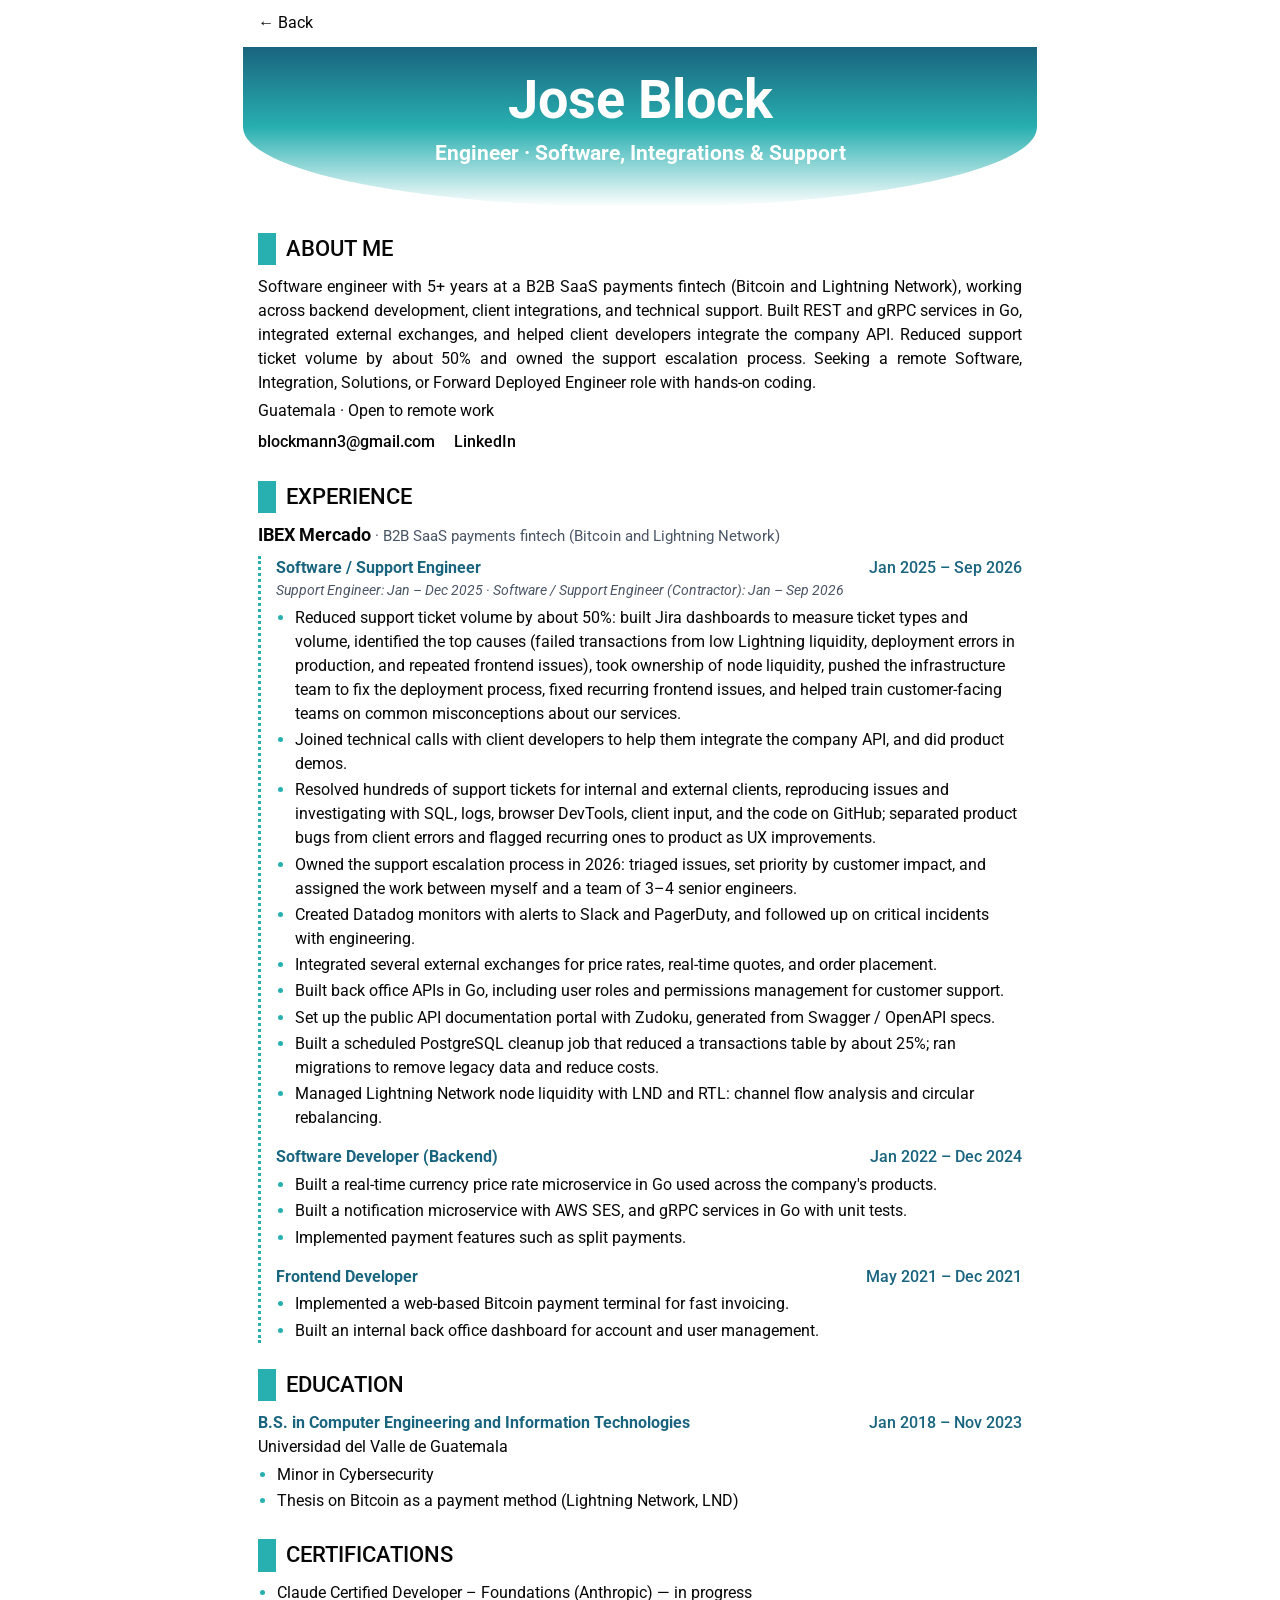
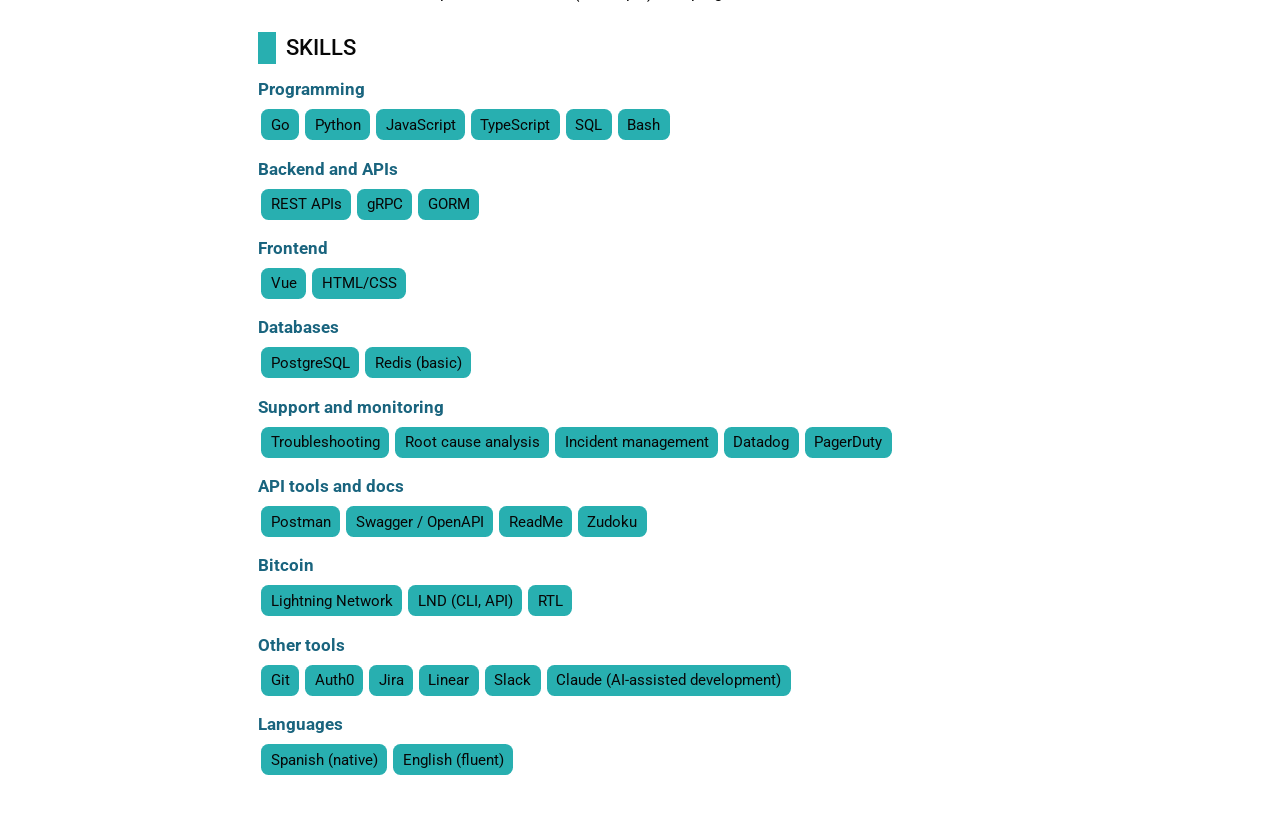
==== cv.html @ 3d647cd6 "personal-landing-page" ====
<!DOCTYPE html>
<html lang="en">
<head>
    <meta charset="utf-8">
    <meta name="viewport" content="width=device-width, initial-scale=1">
    <title>Jose Block – CV</title>
    <meta name="description" content="Software engineer with 5+ years at a B2B SaaS payments fintech (Bitcoin and Lightning Network), working across backend development, client integrations, and technical support.">
    <link rel="preconnect" href="https://fonts.googleapis.com">
    <link rel="preconnect" href="https://fonts.gstatic.com" crossorigin>
    <link href="https://fonts.googleapis.com/css2?family=Roboto:ital,wght@0,400;0,500;0,700;1,400&display=swap" rel="stylesheet">
    <style>
        :root {
            --dark: #19647E;
            --accent: #28AFB0;
            --text: #070707;
            --muted: #4a5566;
            --bg: #FFFFFF;
        }

        * { box-sizing: border-box; }

        html, body {
            margin: 0;
            background: var(--bg);
            color: var(--text);
            font-family: "Roboto", sans-serif;
            line-height: 1.5;
        }

        body {
            max-width: 21cm;
            margin: 0 auto;
        }

        a { color: var(--text); text-decoration: none; }
        a:hover, a:focus-visible { color: var(--accent); text-decoration: underline; }

        .persona {
            background-image: linear-gradient(var(--dark), var(--accent), var(--bg));
            border-bottom-left-radius: 50%;
            border-bottom-right-radius: 50%;
            padding: 0.6cm 0.4cm 1cm;
            text-align: center;
        }

        .persona h1 {
            margin: 0;
            color: #FFFFFF;
            font-size: clamp(2rem, 8vw, 3.4rem);
            font-weight: 700;
            line-height: 1.15;
        }

        .persona .profesion {
            color: #FFFFFF;
            font-size: clamp(1rem, 3.5vw, 1.3rem);
            font-weight: 700;
            margin-top: 0.15cm;
        }

        main { padding: 0 0.4cm 0.8cm; }

        .section-title {
            font-size: 1.35rem;
            font-weight: 500;
            border-left: 0.5cm solid var(--accent);
            padding-left: 0.25cm;
            margin: 0.7cm 0 0.25cm;
            text-transform: uppercase;
        }

        h3 { color: var(--dark); margin: 0.35cm 0 0.1cm; font-size: 1.05rem; }

        .paragraph { text-align: justify; margin: 0.1cm 0; }

        .links {
            display: flex;
            flex-wrap: wrap;
            gap: 0.15cm 0.5cm;
            margin-top: 0.2cm;
        }

        .links a { font-weight: 500; }

        .company { font-weight: 700; font-size: 1.1rem; margin-top: 0.2cm; }
        .company span { font-weight: 400; color: var(--muted); font-size: 0.95rem; }

        .timeline {
            border-left: 0.1cm dotted var(--accent);
            padding-left: 0.4cm;
            margin-top: 0.2cm;
        }

        .role { margin-bottom: 0.4cm; }

        .role-head {
            display: flex;
            flex-wrap: wrap;
            justify-content: space-between;
            gap: 0 0.4cm;
            align-items: baseline;
        }

        .role-title { color: var(--dark); font-weight: 700; }
        .dates { color: var(--dark); font-weight: 500; white-space: nowrap; }
        .role-note { color: var(--muted); font-style: italic; font-size: 0.9rem; }

        ul { margin: 0.1cm 0 0; padding-left: 0.5cm; }
        li { margin: 0.06cm 0; }
        li::marker { color: var(--accent); }

        .skill-group { margin-bottom: 0.15cm; }

        .list-technologies { display: flex; flex-wrap: wrap; }

        .item {
            background-color: var(--accent);
            border-radius: 0.2cm;
            color: var(--text);
            padding: 0.12cm 0.25cm;
            margin: 0.08cm;
            display: inline-block;
            font-size: 0.92rem;
        }

        @media (max-width: 600px) {
            .paragraph { text-align: left; }
            .persona { padding: 0.5cm 0.3cm 0.9cm; }
        }

        .back { padding: 0.3cm 0.4cm; }

        @media print {
            .no-print { display: none; }
            .persona, .item { -webkit-print-color-adjust: exact; print-color-adjust: exact; }
            .role { break-inside: avoid; }
        }
    </style>
</head>
<body>
    <nav class="back no-print"><a href="index.html">← Back</a></nav>
    <header class="persona">
        <h1>Jose Block</h1>
        <div class="profesion">Engineer · Software, Integrations &amp; Support</div>
    </header>

    <main>
        <section>
            <h2 class="section-title">About me</h2>
            <p class="paragraph">
                Software engineer with 5+ years at a B2B SaaS payments fintech (Bitcoin and Lightning
                Network), working across backend development, client integrations, and technical
                support. Built REST and gRPC services in Go, integrated external exchanges, and helped
                client developers integrate the company API. Reduced support ticket volume by about
                50% and owned the support escalation process. Seeking a remote Software, Integration,
                Solutions, or Forward Deployed Engineer role with hands-on coding.
            </p>
            <p class="paragraph">Guatemala · Open to remote work</p>
            <nav class="links" aria-label="Contact">
                <a href="mailto:blockmann3@gmail.com">blockmann3@gmail.com</a>
                <a href="https://www.linkedin.com/in/jose-gabriel-block-staackmann-138050153/" rel="noopener">LinkedIn</a>
            </nav>
        </section>

        <section>
            <h2 class="section-title">Experience</h2>
            <div class="company">IBEX Mercado <span>· B2B SaaS payments fintech (Bitcoin and Lightning Network)</span></div>
            <div class="timeline">
                <article class="role">
                    <div class="role-head">
                        <span class="role-title">Software / Support Engineer</span>
                        <span class="dates">Jan 2025 – Sep 2026</span>
                    </div>
                    <div class="role-note">Support Engineer: Jan – Dec 2025 · Software / Support Engineer (Contractor): Jan – Sep 2026</div>
                    <ul>
                        <li>Reduced support ticket volume by about 50%: built Jira dashboards to measure ticket types and volume, identified the top causes (failed transactions from low Lightning liquidity, deployment errors in production, and repeated frontend issues), took ownership of node liquidity, pushed the infrastructure team to fix the deployment process, fixed recurring frontend issues, and helped train customer-facing teams on common misconceptions about our services.</li>
                        <li>Joined technical calls with client developers to help them integrate the company API, and did product demos.</li>
                        <li>Resolved hundreds of support tickets for internal and external clients, reproducing issues and investigating with SQL, logs, browser DevTools, client input, and the code on GitHub; separated product bugs from client errors and flagged recurring ones to product as UX improvements.</li>
                        <li>Owned the support escalation process in 2026: triaged issues, set priority by customer impact, and assigned the work between myself and a team of 3–4 senior engineers.</li>
                        <li>Created Datadog monitors with alerts to Slack and PagerDuty, and followed up on critical incidents with engineering.</li>
                        <li>Integrated several external exchanges for price rates, real-time quotes, and order placement.</li>
                        <li>Built back office APIs in Go, including user roles and permissions management for customer support.</li>
                        <li>Set up the public API documentation portal with Zudoku, generated from Swagger / OpenAPI specs.</li>
                        <li>Built a scheduled PostgreSQL cleanup job that reduced a transactions table by about 25%; ran migrations to remove legacy data and reduce costs.</li>
                        <li>Managed Lightning Network node liquidity with LND and RTL: channel flow analysis and circular rebalancing.</li>
                    </ul>
                </article>

                <article class="role">
                    <div class="role-head">
                        <span class="role-title">Software Developer (Backend)</span>
                        <span class="dates">Jan 2022 – Dec 2024</span>
                    </div>
                    <ul>
                        <li>Built a real-time currency price rate microservice in Go used across the company's products.</li>
                        <li>Built a notification microservice with AWS SES, and gRPC services in Go with unit tests.</li>
                        <li>Implemented payment features such as split payments.</li>
                    </ul>
                </article>

                <article class="role">
                    <div class="role-head">
                        <span class="role-title">Frontend Developer</span>
                        <span class="dates">May 2021 – Dec 2021</span>
                    </div>
                    <ul>
                        <li>Implemented a web-based Bitcoin payment terminal for fast invoicing.</li>
                        <li>Built an internal back office dashboard for account and user management.</li>
                    </ul>
                </article>
            </div>
        </section>

        <section>
            <h2 class="section-title">Education</h2>
            <div class="role-head">
                <span class="role-title">B.S. in Computer Engineering and Information Technologies</span>
                <span class="dates">Jan 2018 – Nov 2023</span>
            </div>
            <div>Universidad del Valle de Guatemala</div>
            <ul>
                <li>Minor in Cybersecurity</li>
                <li>Thesis on Bitcoin as a payment method (Lightning Network, LND)</li>
            </ul>
        </section>

        <section>
            <h2 class="section-title">Certifications</h2>
            <ul>
                <li>Claude Certified Developer – Foundations (Anthropic) — in progress</li>
            </ul>
        </section>

        <section>
            <h2 class="section-title">Skills</h2>
            <div class="skill-group">
                <h3>Programming</h3>
                <div class="list-technologies">
                    <span class="item">Go</span><span class="item">Python</span><span class="item">JavaScript</span><span class="item">TypeScript</span><span class="item">SQL</span><span class="item">Bash</span>
                </div>
            </div>
            <div class="skill-group">
                <h3>Backend and APIs</h3>
                <div class="list-technologies">
                    <span class="item">REST APIs</span><span class="item">gRPC</span><span class="item">GORM</span>
                </div>
            </div>
            <div class="skill-group">
                <h3>Frontend</h3>
                <div class="list-technologies">
                    <span class="item">Vue</span><span class="item">HTML/CSS</span>
                </div>
            </div>
            <div class="skill-group">
                <h3>Databases</h3>
                <div class="list-technologies">
                    <span class="item">PostgreSQL</span><span class="item">Redis (basic)</span>
                </div>
            </div>
            <div class="skill-group">
                <h3>Support and monitoring</h3>
                <div class="list-technologies">
                    <span class="item">Troubleshooting</span><span class="item">Root cause analysis</span><span class="item">Incident management</span><span class="item">Datadog</span><span class="item">PagerDuty</span>
                </div>
            </div>
            <div class="skill-group">
                <h3>API tools and docs</h3>
                <div class="list-technologies">
                    <span class="item">Postman</span><span class="item">Swagger / OpenAPI</span><span class="item">ReadMe</span><span class="item">Zudoku</span>
                </div>
            </div>
            <div class="skill-group">
                <h3>Bitcoin</h3>
                <div class="list-technologies">
                    <span class="item">Lightning Network</span><span class="item">LND (CLI, API)</span><span class="item">RTL</span>
                </div>
            </div>
            <div class="skill-group">
                <h3>Other tools</h3>
                <div class="list-technologies">
                    <span class="item">Git</span><span class="item">Auth0</span><span class="item">Jira</span><span class="item">Linear</span><span class="item">Slack</span><span class="item">Claude (AI-assisted development)</span>
                </div>
            </div>
            <div class="skill-group">
                <h3>Languages</h3>
                <div class="list-technologies">
                    <span class="item">Spanish (native)</span><span class="item">English (fluent)</span>
                </div>
            </div>
        </section>
    </main>
</body>
</html>
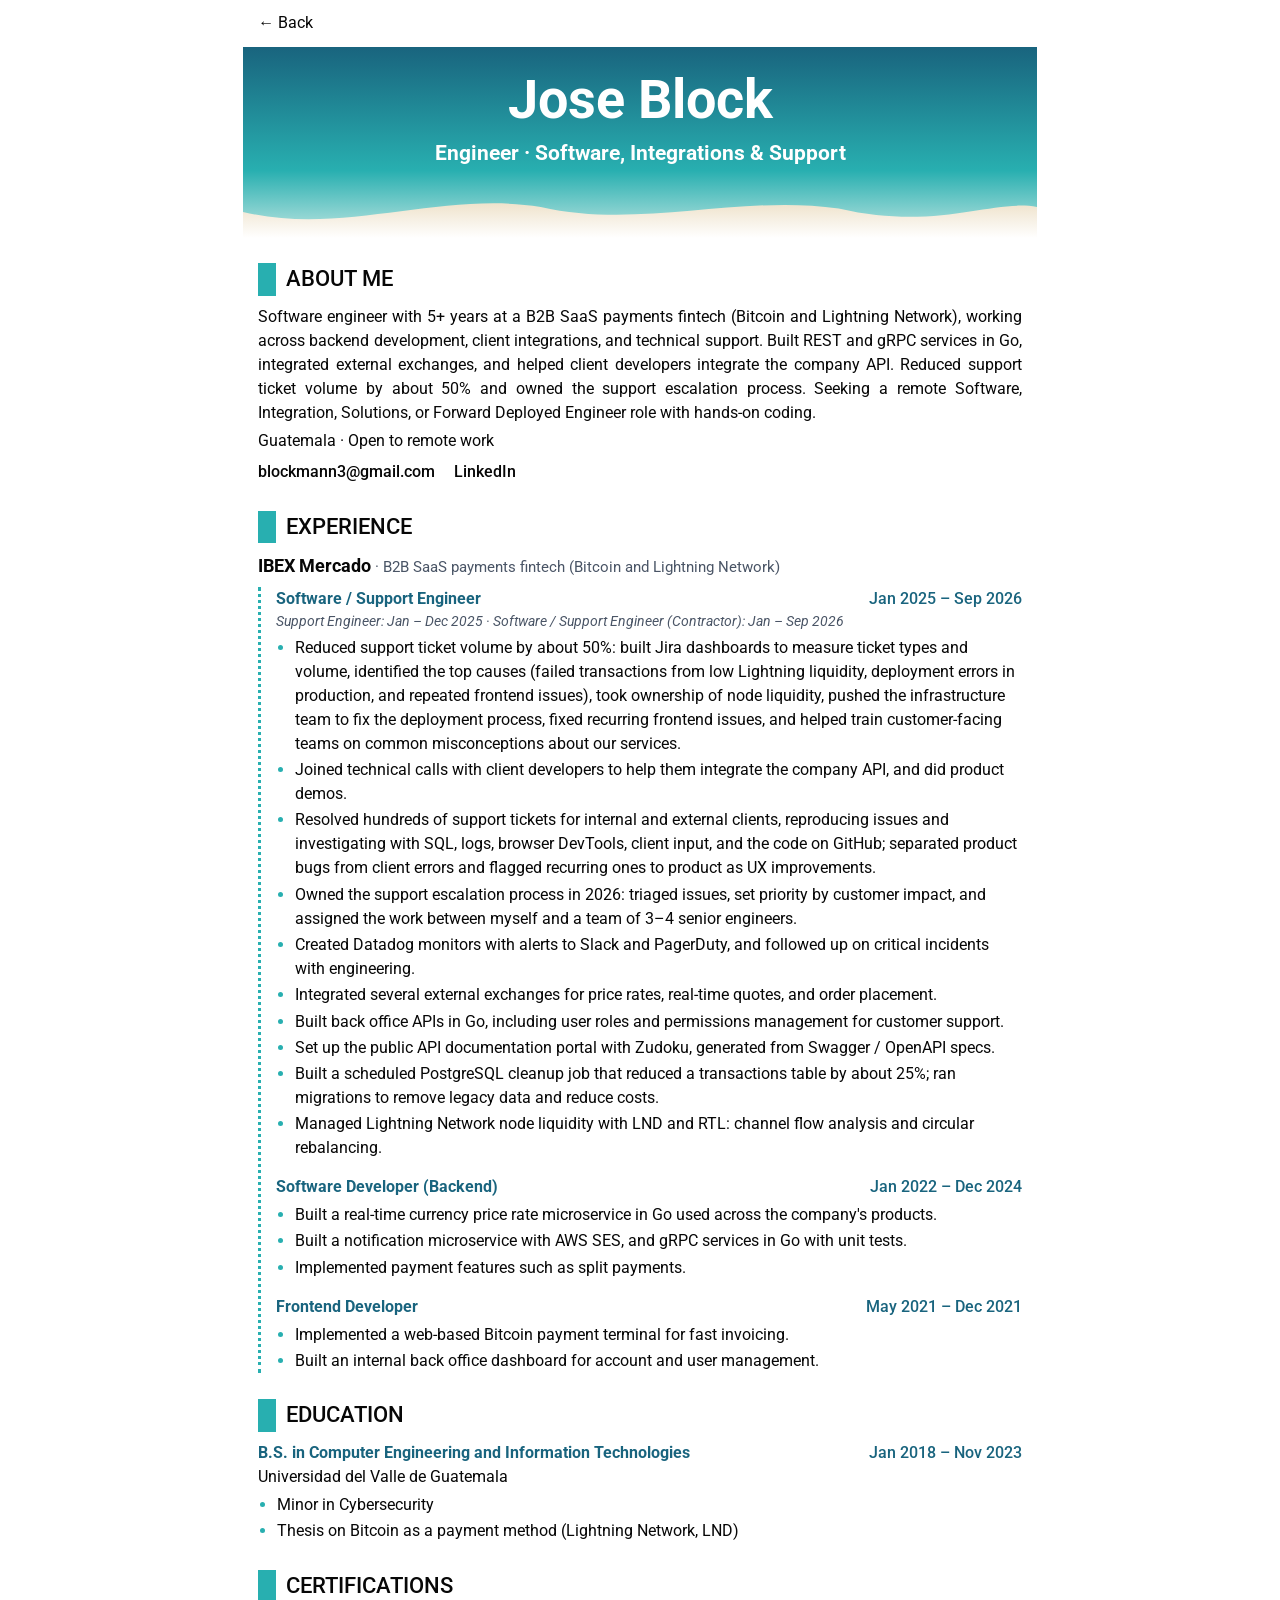
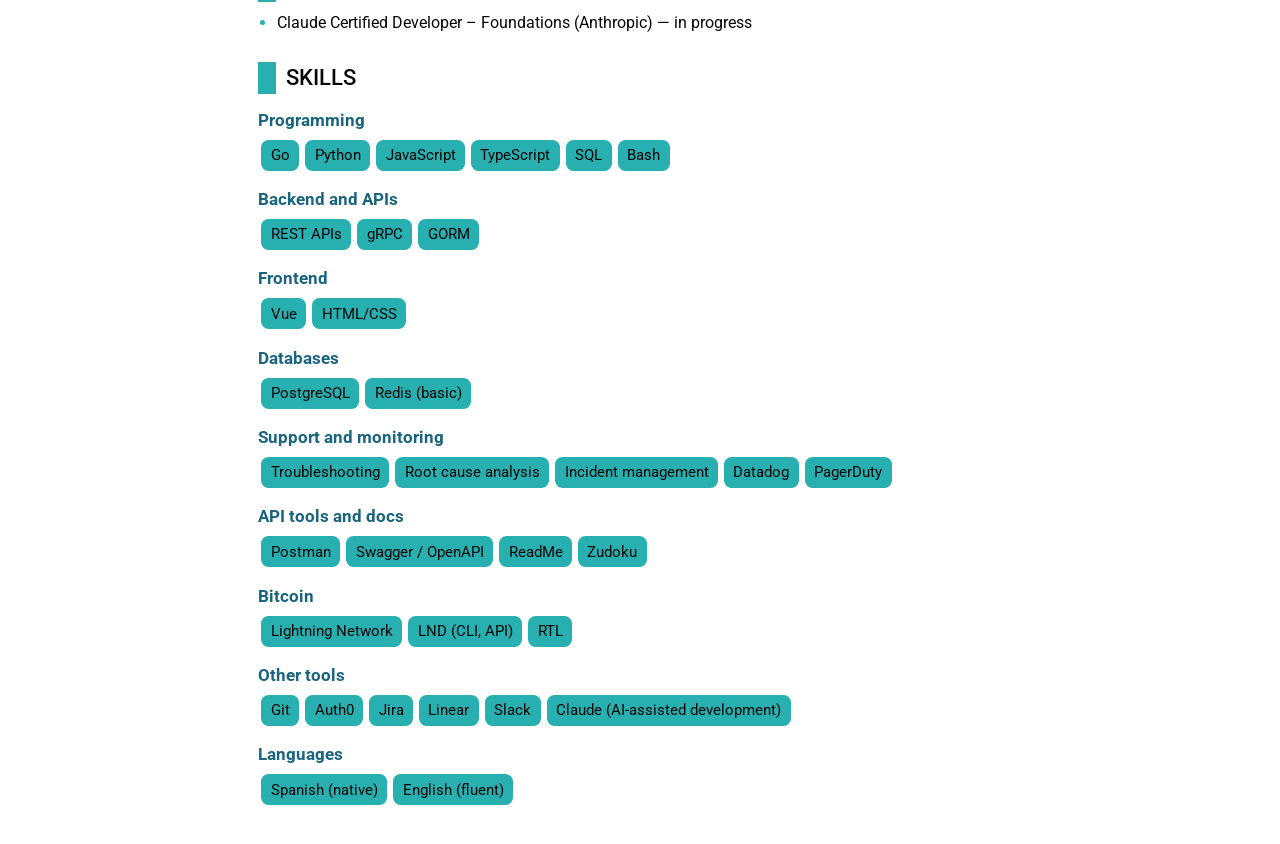
==== commit 0dc45a61: "feat: header water design" ====
--- a/cv.html
+++ b/cv.html
@@ -35,12 +35,22 @@
         a { color: var(--text); text-decoration: none; }
         a:hover, a:focus-visible { color: var(--accent); text-decoration: underline; }
 
+        /* Calm shore: deep water to shallow water, with a wave edge of sand fading into the page */
         .persona {
-            background-image: linear-gradient(var(--dark), var(--accent), var(--bg));
-            border-bottom-left-radius: 50%;
-            border-bottom-right-radius: 50%;
-            padding: 0.6cm 0.4cm 1cm;
+            position: relative;
+            background-image: linear-gradient(var(--dark), var(--accent) 65%, #BFE6E2);
+            padding: 0.6cm 0.4cm 1.8cm;
             text-align: center;
+        }
+
+        .persona::after {
+            content: "";
+            position: absolute;
+            left: 0;
+            right: 0;
+            bottom: -1px;
+            height: 1.3cm;
+            background: url("data:image/svg+xml,%3Csvg xmlns='http://www.w3.org/2000/svg' viewBox='0 0 1200 60' preserveAspectRatio='none'%3E%3Cdefs%3E%3ClinearGradient id='s' x1='0' y1='0' x2='0' y2='1'%3E%3Cstop offset='0' stop-color='%23EFE3CC'/%3E%3Cstop offset='1' stop-color='%23FFFFFF'/%3E%3C/linearGradient%3E%3C/defs%3E%3Cpath d='M0,28 C150,58 300,2 450,22 C600,50 750,6 900,24 C1050,52 1130,12 1200,22 L1200,60 L0,60 Z' fill='url(%23s)'/%3E%3C/svg%3E") bottom / 100% 100% no-repeat;
         }
 
         .persona h1 {
@@ -125,7 +135,7 @@
 
         @media (max-width: 600px) {
             .paragraph { text-align: left; }
-            .persona { padding: 0.5cm 0.3cm 0.9cm; }
+            .persona { padding: 0.5cm 0.3cm 1.7cm; }
         }
 
         .back { padding: 0.3cm 0.4cm; }
@@ -134,6 +144,13 @@
             .no-print { display: none; }
             .persona, .item { -webkit-print-color-adjust: exact; print-color-adjust: exact; }
             .role { break-inside: avoid; }
+            .persona {
+                background-image: linear-gradient(var(--dark), var(--accent), var(--bg));
+                border-bottom-left-radius: 50%;
+                border-bottom-right-radius: 50%;
+                padding: 0.6cm 0.4cm 1cm;
+            }
+            .persona::after { display: none; }
         }
     </style>
 </head>
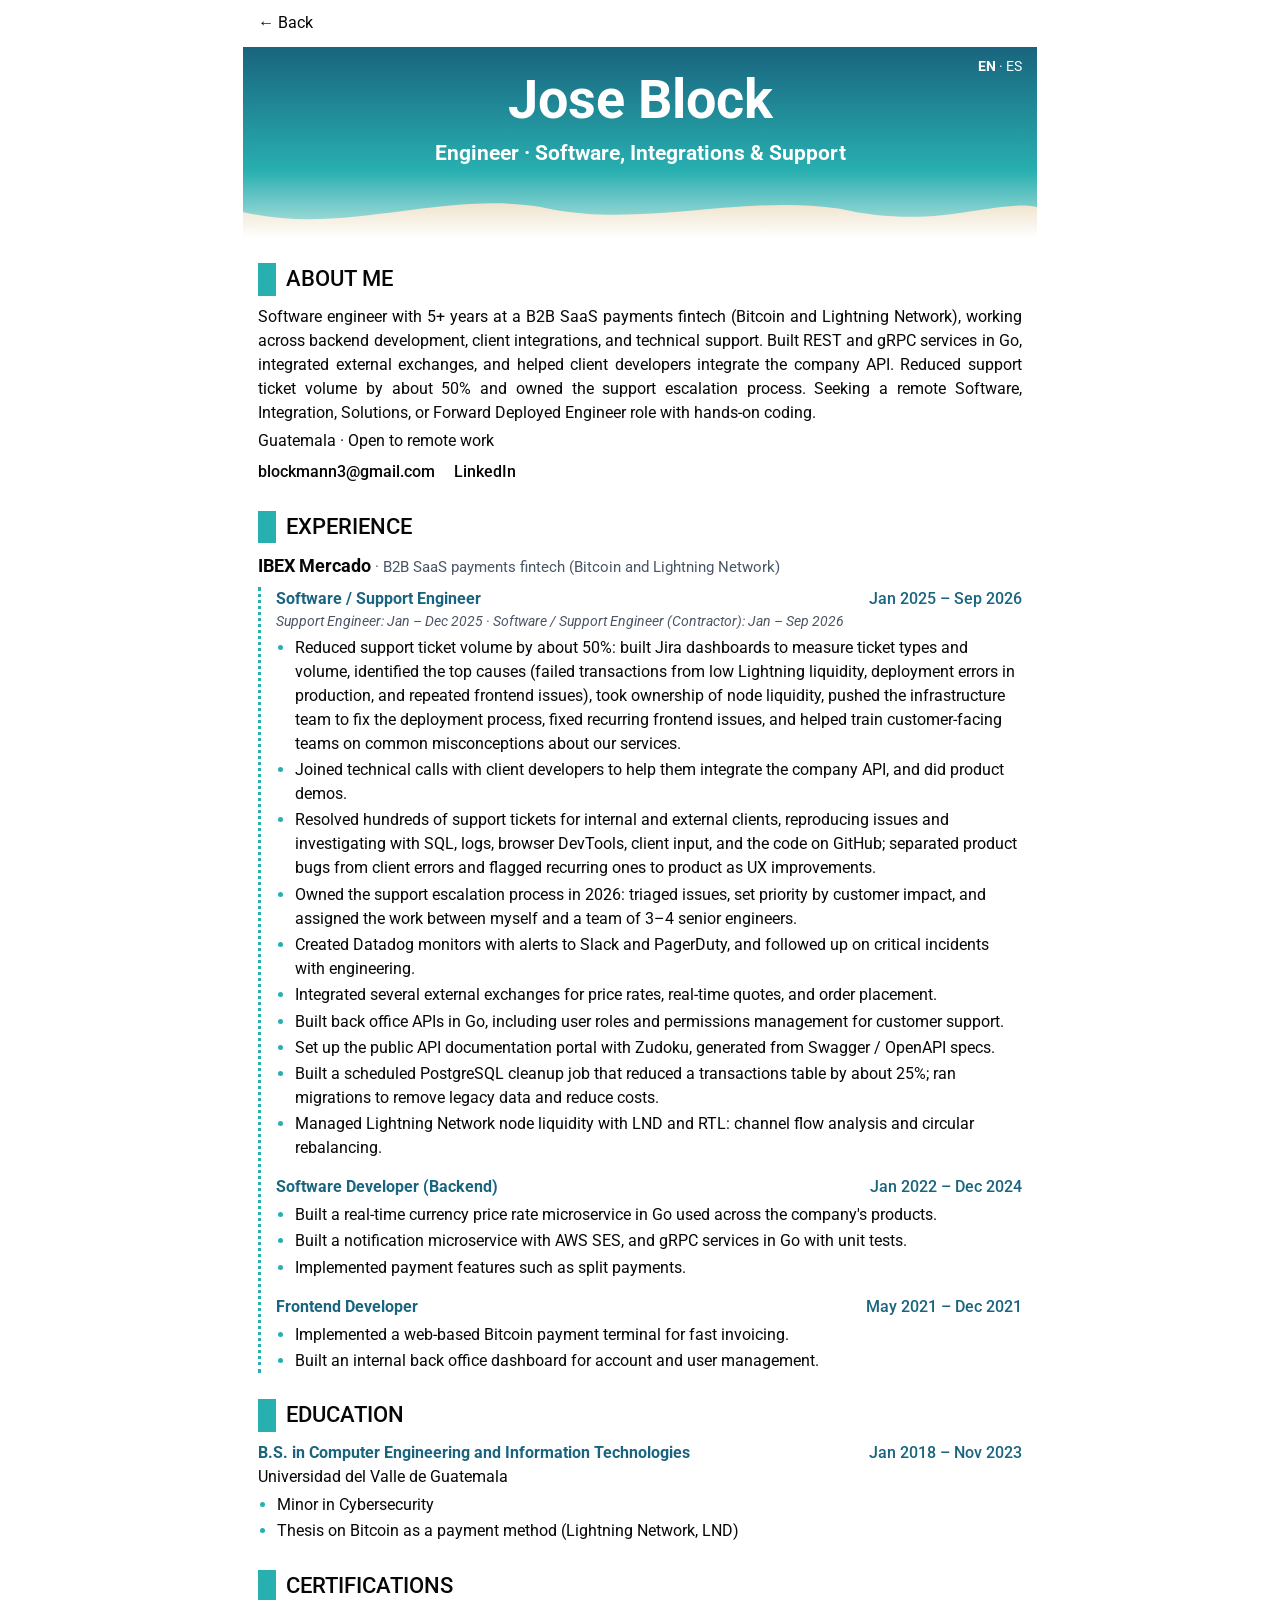
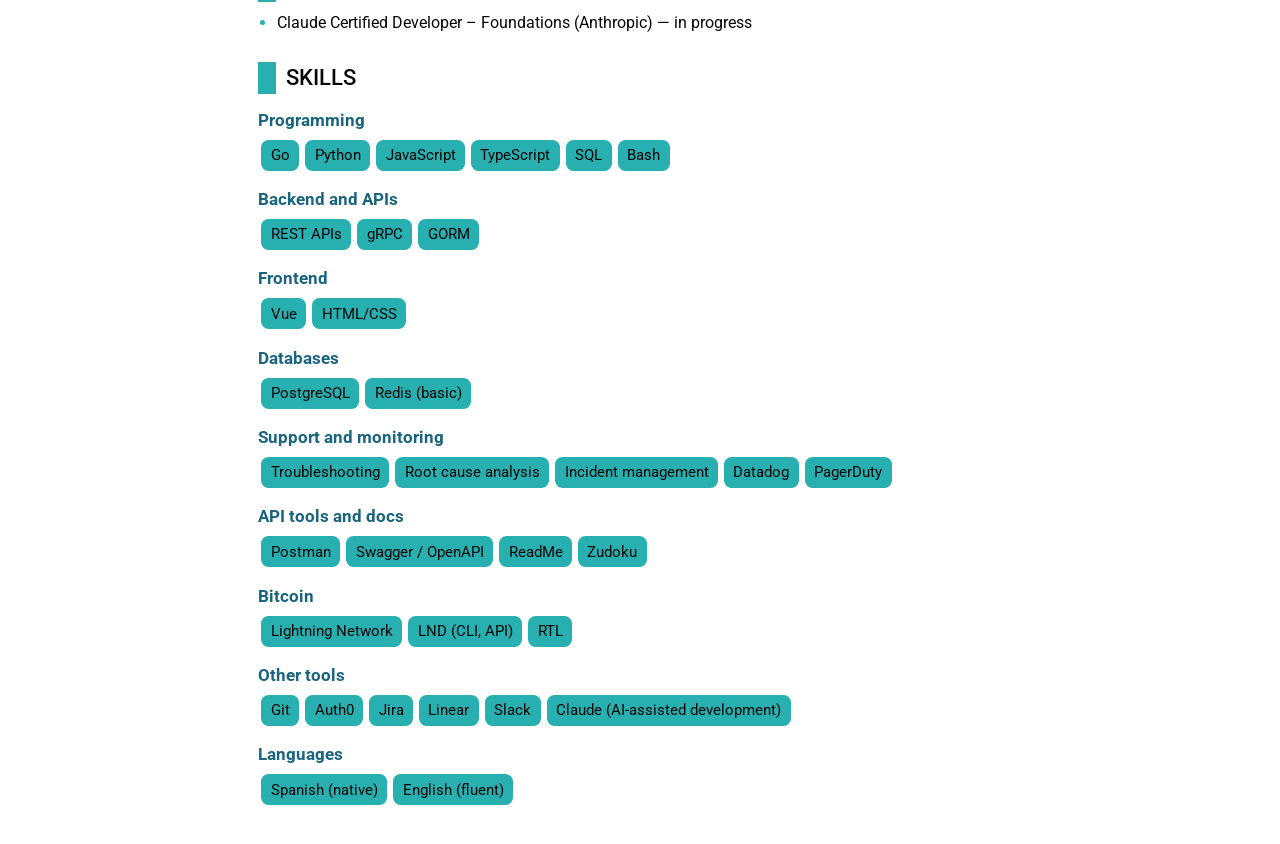
==== commit 4b7c78f4: "spanish inclusion" ====
--- a/cv.html
+++ b/cv.html
@@ -3,6 +3,10 @@
 <head>
     <meta charset="utf-8">
     <meta name="viewport" content="width=device-width, initial-scale=1">
+    <link rel="icon" href="favicon.svg" type="image/svg+xml">
+    <link rel="alternate" hreflang="en" href="https://joseblock.com/cv">
+    <link rel="alternate" hreflang="es" href="https://joseblock.com/es/cv">
+    <link rel="alternate" hreflang="x-default" href="https://joseblock.com/cv">
     <title>Jose Block – CV</title>
     <meta name="description" content="Software engineer with 5+ years at a B2B SaaS payments fintech (Bitcoin and Lightning Network), working across backend development, client integrations, and technical support.">
     <link rel="preconnect" href="https://fonts.googleapis.com">
@@ -53,6 +57,17 @@
             background: url("data:image/svg+xml,%3Csvg xmlns='http://www.w3.org/2000/svg' viewBox='0 0 1200 60' preserveAspectRatio='none'%3E%3Cdefs%3E%3ClinearGradient id='s' x1='0' y1='0' x2='0' y2='1'%3E%3Cstop offset='0' stop-color='%23EFE3CC'/%3E%3Cstop offset='1' stop-color='%23FFFFFF'/%3E%3C/linearGradient%3E%3C/defs%3E%3Cpath d='M0,28 C150,58 300,2 450,22 C600,50 750,6 900,24 C1050,52 1130,12 1200,22 L1200,60 L0,60 Z' fill='url(%23s)'/%3E%3C/svg%3E") bottom / 100% 100% no-repeat;
         }
 
+        .lang {
+            position: absolute;
+            top: 0.25cm;
+            right: 0.4cm;
+            z-index: 1;
+            color: #FFFFFF;
+            font-size: 0.9rem;
+        }
+
+        .lang a { color: #FFFFFF; }
+
         .persona h1 {
             margin: 0;
             color: #FFFFFF;
@@ -157,6 +172,7 @@
 <body>
     <nav class="back no-print"><a href="index.html">← Back</a></nav>
     <header class="persona">
+        <nav class="lang no-print" aria-label="Language"><strong>EN</strong> · <a href="es/cv.html" hreflang="es" lang="es">ES</a></nav>
         <h1>Jose Block</h1>
         <div class="profesion">Engineer · Software, Integrations &amp; Support</div>
     </header>
